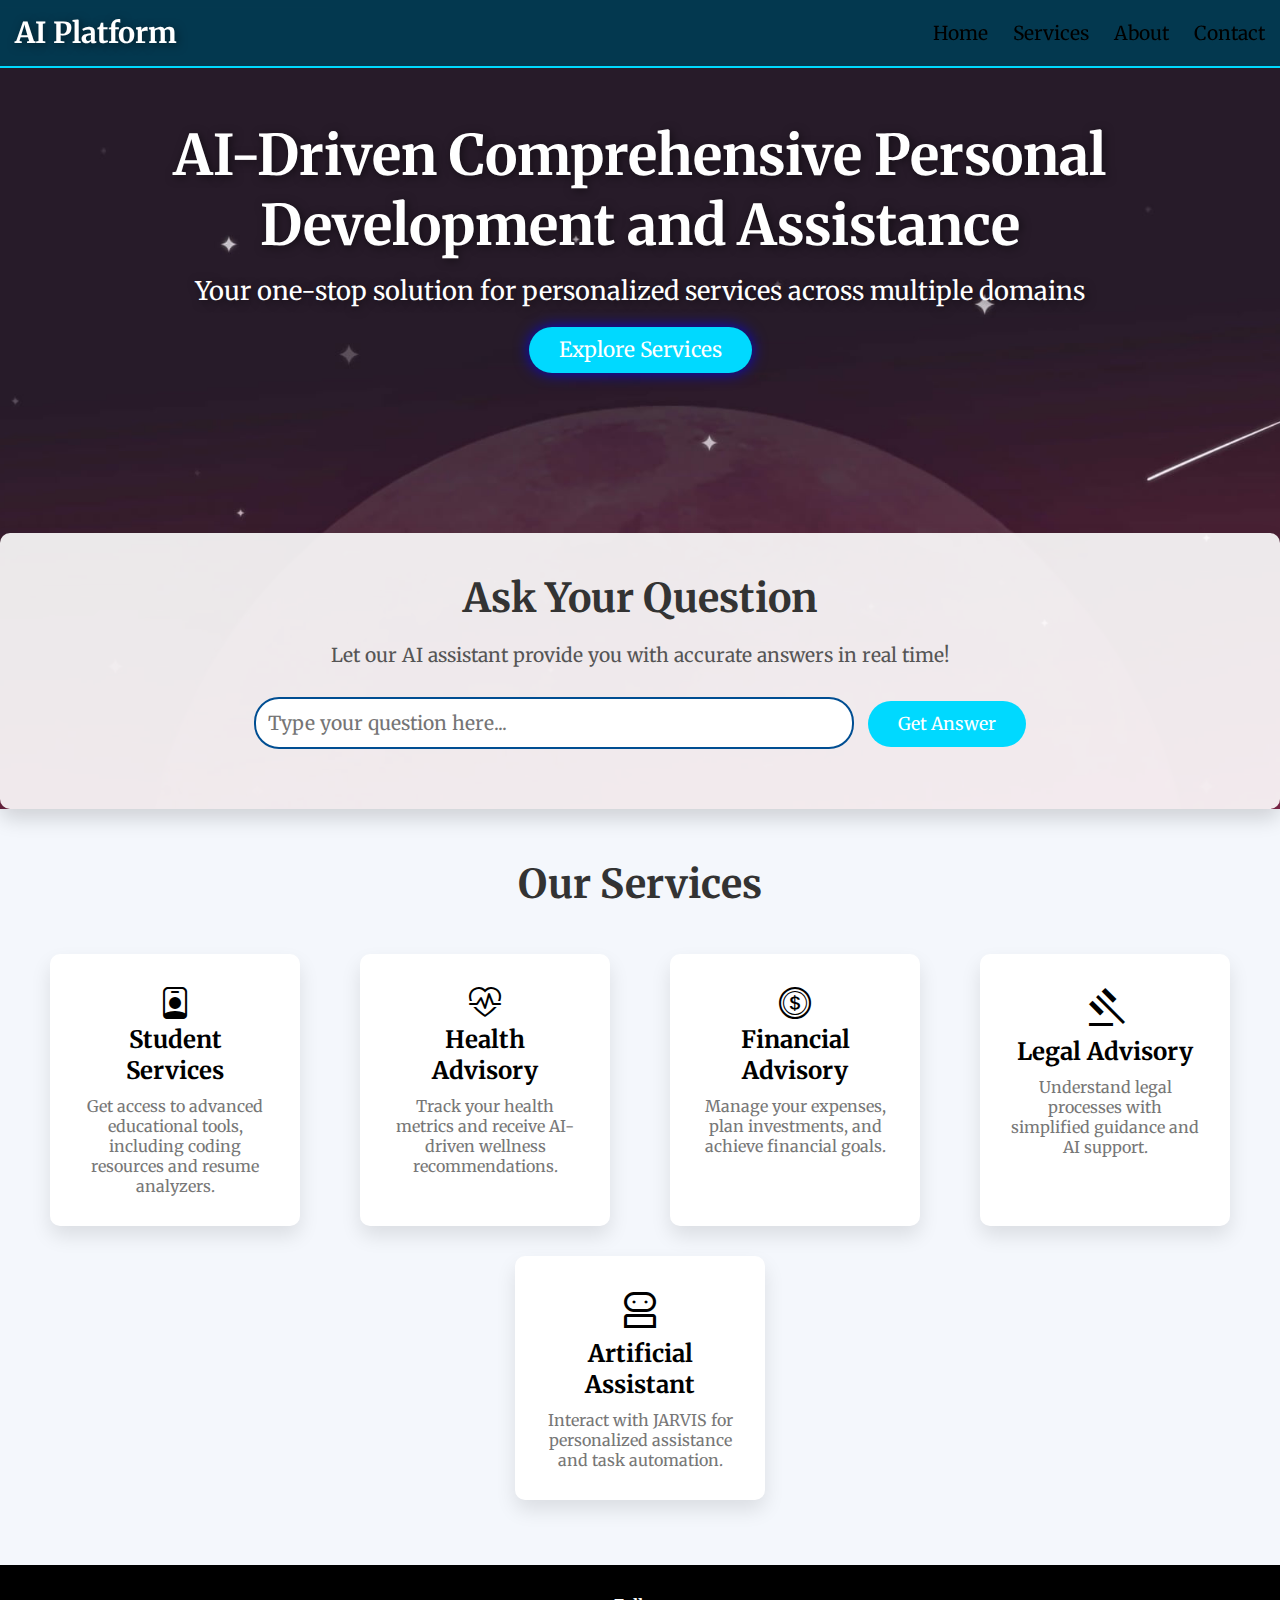
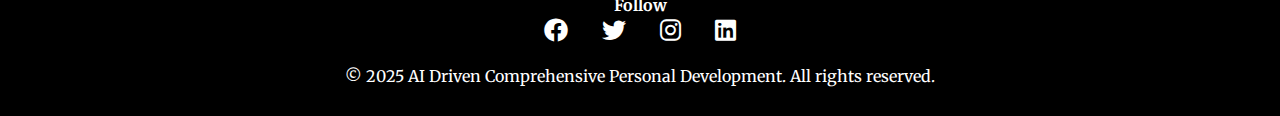
==== templates/index.html @ 03d52c4e "Initial Commit" ====
<!DOCTYPE html>
<html lang="en">

<head>
    <meta charset="UTF-8">
    <meta name="viewport" content="width=device-width, initial-scale=1.0">
    <title>AI-Driven Platform</title>
    <link rel="stylesheet" href="/static/style_home.css">
    <link href="https://cdn.jsdelivr.net/npm/bootstrap-icons/font/bootstrap-icons.css" rel="stylesheet">
    <link href="https://cdnjs.cloudflare.com/ajax/libs/font-awesome/6.0.0-beta3/css/all.min.css" rel="stylesheet">
    <link rel="preconnect" href="https://fonts.googleapis.com">
    <link href="https://fonts.googleapis.com/css2?family=Libre+Baskerville:ital,wght@0,400;0,700;1,400&family=Merriweather:ital,wght@0,300;0,400;0,700;0,900;1,300;1,400;1,700;1,900&display=swap" rel="stylesheet">
    <link rel="stylesheet" href="https://fonts.googleapis.com/css2?family=Material+Symbols+Outlined:opsz,wght,FILL,GRAD@20..48,100..700,0..1,-50..200" />
    <link rel="stylesheet" href="https://fonts.googleapis.com/css2?family=Material+Symbols+Outlined:opsz,wght,FILL,GRAD@24,400,0,0&icon_names=robot_2" />
    <link rel="preconnect" href="https://fonts.gstatic.com" crossorigin>
    <link href="https://fonts.googleapis.com/css2?family=Libre+Baskerville:ital,wght@0,400;0,700;1,400&family=Merriweather:ital,wght@0,300;0,400;0,700;0,900;1,300;1,400;1,700;1,900&family=Material+Symbols+Outlined:opsz,wght,FILL,GRAD@24,400,0,0&icon_names=robot_2&display=swap" rel="stylesheet">
    <link rel="icon" href="/static/images/favicon.jpeg" type="image/jpeg">
</head>

<body style="background-image: url('/static/images/background6.jpg'); background-size: cover; background-position: center;">
    <!-- Navigation Bar -->
    <nav class="navbar">
        <div class="logo">AI Platform</div>
        <ul class="nav-links">
            <li><a href="#home">Home</a></li>
            <li><a href="#services">Services</a></li>
            <li><a href="#about">About</a></li>
            <li><a href="#contact">Contact</a></li>
        </ul>
    </nav>

    <!-- Hero Section -->
    <header class="hero">
        <h1>AI-Driven Comprehensive Personal Development and Assistance</h1>
        <p>Your one-stop solution for personalized services across multiple domains</p>
        <a href="#services" class="btn hero-btn">Explore Services</a>
    </header>

    <!-- Dynamic Text Section -->
    <div id="dynamic-text" style="color: #00d9ff;"></div>

    <!-- Question Input Section -->
    <section class="ask-section">
        <h2>Ask Your Question</h2>
        <p>Let our AI assistant provide you with accurate answers in real time!</p>
        <input type="text" id="user-question" placeholder="Type your question here..." />
        <button onclick="fetchAnswer()">Get Answer</button>
        <div id="response" class="response-box"></div>
    </section>

    <!-- Services Section -->
    <section id="services" class="services">
        <h2>Our Services</h2>
        <div class="services-container">
            <!-- Service Cards -->
            <div class="service-card" onclick="window.open('/student-services', '_blank');">
                <i class="bi bi-person-badge"></i>
                <h3>Student Services</h3>
                <p>Get access to advanced educational tools, including coding resources and resume analyzers.</p>
            </div>
            <div class="service-card" onclick="window.open('/health-advisory', '_blank');">
                <i class="bi bi-heart-pulse"></i>
                <h3>Health Advisory</h3>
                <p>Track your health metrics and receive AI-driven wellness recommendations.</p>
            </div>
            <div class="service-card" onclick="window.open('/financial-advisory', '_blank');">
                <i class="bi bi-coin"></i>
                <h3>Financial Advisory</h3>
                <p>Manage your expenses, plan investments, and achieve financial goals.</p>
            </div>
            <div class="service-card" onclick="window.open('/legal-advisory', '_blank');">
                <span class="material-symbols-outlined">gavel</span>
                <h3>Legal Advisory</h3>
                <p>Understand legal processes with simplified guidance and AI support.</p>
            </div>
            <div class="service-card" onclick="window.open('http://127.0.0.1:8000/', '_blank');">
                <span class="material-symbols-outlined">robot_2</span>
                <h3>Artificial Assistant</h3>
                <p>Interact with JARVIS for personalized assistance and task automation.</p>
            </div>
        </div>
    </section>

    <!-- Footer -->
    <footer>
        <div>
            <strong>Follow</strong>
            <div class="social-icons">
                <a id="facebook-icon" href="https://www.facebook.com/shaiksameer.hussain.12" aria-label="Facebook"><i class="fab fa-facebook"></i></a>
                <a id="twitter-icon" href="https://x.com/ShaikSa67284618" aria-label="Twitter"><i class="fab fa-twitter"></i></a>
                <a id="instagram-icon" href="https://www.instagram.com/h_shaiksameer" aria-label="Instagram"><i class="fab fa-instagram"></i></a>
                <a id="linkedin-icon" href="https://www.linkedin.com/in/shaik-sameer-hussain-b88323250/" aria-label="LinkedIn"><i class="fab fa-linkedin"></i></a>
            </div>
            <p>© 2025 AI Driven Comprehensive Personal Development. All rights reserved.</p>
        </div>
    </footer>

    <script>
        function fetchAnswer() {
            const question = document.getElementById("user-question").value;
            if (!question.trim()) {
                document.getElementById("response").textContent = "Please enter a question!";
                return;
            }

            document.getElementById("response").textContent = "Fetching your answer...";

            fetch("/ask", {
                method: "POST",
                headers: { "Content-Type": "application/json" },
                body: JSON.stringify({ question: question }),
            })
            .then(response => response.json())
            .then(data => {
                document.getElementById("response").textContent = data.answer || "No answer available.";
            })
            .catch(err => {
                document.getElementById("response").textContent = "Error fetching answer. Please try again.";
                console.error(err);
            });
        }

        document.getElementById("user-question").addEventListener("keypress", function (e) {
            if (e.key === 'Enter') {
                fetchAnswer();
            }
        });
    </script>
</body>

</html>
---- static/style_home.css ----
/* General Styles */
@import url('https://fonts.googleapis.com/css2?family=Libre+Baskerville:ital,wght@0,400;0,700;1,400&family=Merriweather:ital,wght@0,300;0,400;0,700;0,900;1,300;1,400;1,700;1,900&display=swap');
@import url('https://cdnjs.cloudflare.com/ajax/libs/font-awesome/6.4.0/css/all.min.css');
@import url('https://fonts.googleapis.com/css2?family=Material+Symbols+Outlined:opsz,wght,FILL,GRAD@24,400,0,0&icon_names=robot_2');

/* Reset and universal styling */
* {
    margin: 0;
    padding: 0;
    box-sizing: border-box;
    font-family: 'Merriweather', serif;
}

body {
    background: linear-gradient(45deg, #004e92, #000428, #0099cc, #2b5876, #0077b6);
    background-size: 400% 400%;
    animation: gradient-animation 15s ease infinite;
    color: #fff;
    overflow-x: hidden;
}

/* Animation for Background Gradient */
@keyframes gradient-animation {
    0% { background-position: 0% 50%; }
    50% { background-position: 100% 50%; }
    100% { background-position: 0% 50%; }
}

/* Navigation Bar */
.navbar {
    display: flex;
    justify-content: space-between;
    align-items: center;
    background-color: rgba(0, 60, 83, 0.9);
    padding: 15px;
    position: fixed;
    width: 100%;
    top: 0;
    z-index: 1000;
    border-bottom: 2px solid #00d9ff;
}

.navbar .logo {
    color: #fff;
    font-size: 1.8rem;
    font-weight: bold;
    text-shadow: 2px 2px 10px rgba(0, 0, 0, 0.5);
}

.navbar .nav-links {
    list-style: none;
    display: flex;
}

.navbar .nav-links li {
    margin-left: 25px;
}

.navbar .nav-links li a {
    color: #000;
    text-decoration: none;
    font-size: 1.2rem;
    transition: color 0.3s, transform 0.3s;
}

.navbar .nav-links li a:hover {
    color: #00d9ff;
    transform: scale(1.1);
}

/* Hero Section */
.hero {
    text-align: center;
    color: #fff;
    padding: 120px 20px;
    z-index: 2;
    position: relative;
}

.hero h1 {
    font-size: 3.5rem;
    margin-bottom: 15px;
    text-shadow: 2px 2px 10px rgba(0, 0, 0, 0.5);
}

.hero p {
    font-size: 1.6rem;
    margin-bottom: 30px;
    text-shadow: 2px 2px 10px rgba(0, 0, 0, 0.5);
}

.hero .btn {
    padding: 10px 30px;
    background-color: #00d9ff;
    color: #fff;
    font-size: 1.3rem;
    border: none;
    cursor: pointer;
    text-decoration: none;
    border-radius: 30px;
    box-shadow: 0px 0px 15px rgba(0, 0, 255, 0.8);
    transition: background-color 0.3s, box-shadow 0.3s;
}

.hero .btn:hover {
    background-color: #006f8e;
    box-shadow: 0px 0px 30px rgba(0, 111, 142, 0.9);
}

/* Dynamic Text Section */
#dynamic-text {
    font-size: 1.8rem;
    font-weight: bold;
    text-align: center;
    margin-top: 50px;
    color: #fff;
    text-shadow: 2px 2px 15px rgba(0, 0, 0, 0.6);
}

/* Ask Question Section */
.ask-section {
    text-align: center;
    margin-top: 50px;
    padding: 40px;
    background-color: rgba(255, 255, 255, 0.9);
    border-radius: 10px;
    box-shadow: 0 10px 20px rgba(0, 0, 0, 0.15);
    position: relative;
    z-index: 1;
}

.ask-section h2 {
    font-size: 2.5rem;
    margin-bottom: 20px;
    color: #333;
}

.ask-section p {
    font-size: 1.2rem;
    margin-bottom: 30px;
    color: #555;
}

.ask-section input {
    width: 50%;
    padding: 12px;
    font-size: 1.2rem;
    border: 2px solid #004e92;
    border-radius: 25px;
    margin-right: 10px;
    outline: none;
    transition: border-color 0.3s;
}

.ask-section input:focus {
    border-color: #00d9ff;
}

.ask-section button {
    padding: 12px 30px;
    background-color: #00d9ff;
    color: #fff;
    font-size: 1.1rem;
    border: none;
    cursor: pointer;
    border-radius: 25px;
    transition: background-color 0.3s, transform 0.3s;
}

.ask-section button:hover {
    background-color: #006f8e;
    transform: scale(1.05);
}

.ask-section .response-box {
    margin-top: 20px;
    font-size: 1.2rem;
    color: #00d9ff;
}

/* Services Section */
.services {
    text-align: center;
    padding: 50px 20px;
    background-color: #f4f7fc;
}

.services h2 {
    font-size: 2.5rem;
    margin-bottom: 30px;
    color: #333;
}

.services-container {
    display: flex;
    justify-content: space-around;
    flex-wrap: wrap;
}

.service-card {
    background-color: #fff;
    padding: 30px;
    width: 250px;
    margin: 15px;
    border-radius: 10px;
    box-shadow: 0 10px 20px rgba(0, 0, 0, 0.1);
    cursor: pointer;
    transition: transform 0.3s, box-shadow 0.3s;
}

.service-card:hover {
    transform: scale(1.05);
    box-shadow: 0 20px 40px rgba(0, 0, 0, 0.1);
}

.service-card i {
    font-size: 2rem;
    margin-bottom: 15px;
    color: #000;  /* Change icon color to black */
}

.service-card h3 {
    font-size: 1.5rem;
    margin-bottom: 10px;
    color: #000;  /* Change heading color to black */
}

.service-card p {
    font-size: 1rem;
    color: #777;
}

/* Footer */
/* Footer */
footer {
    background-color: #000;
    color: #fff;
    padding: 30px 20px;
    text-align: center;
}

footer .social-icons a {
    color: #fff; /* Change icon color to white */
    margin: 0 15px;
    text-decoration: none;
    font-size: 1.5rem;
    transition: color 0.3s ease, transform 0.3s ease;
}

footer .social-icons a:hover {
    color: #00d9ff; /* Hover color for icons */
    transform: scale(1.1);
}

footer p {
    margin-top: 20px;
    font-size: 1rem;
}

/* Social Media Icons Styling */
.social-icons a {
    font-size: 30px; /* Adjust icon size */
    color: #fff; /* Ensure white color for icons */
    margin: 0 10px; /* Add spacing between icons */
}

.social-icons a:hover {
    color: #00d9ff; /* Change color on hover */
}


/* Material Icons for JARVIS and Legal Advisory */
.material-symbols-outlined {
    font-size: 3rem;
    color: #00d9ff;
}

/* JARVIS icon */
.service-card img, .service-card .material-symbols-outlined {
    font-size: 3rem;  /* Adjust icon size for JARVIS */
    color: #000;
}
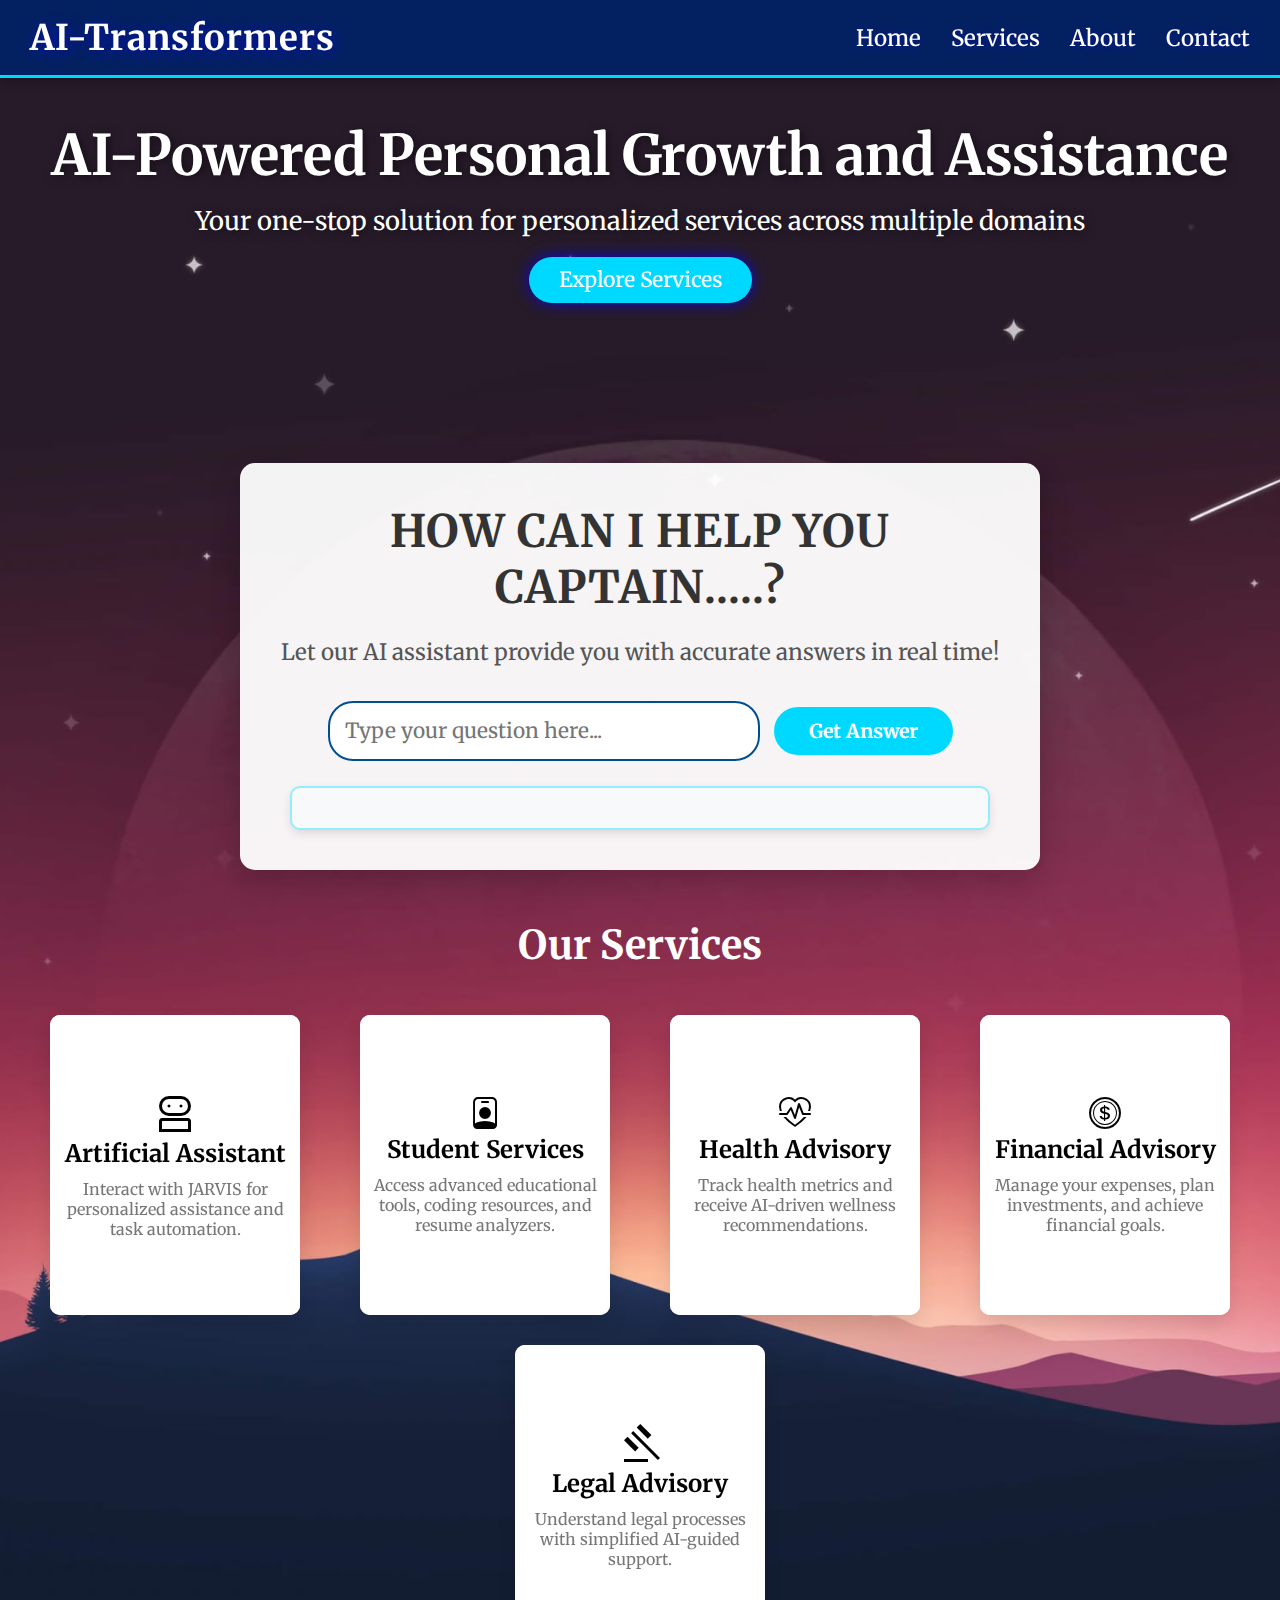
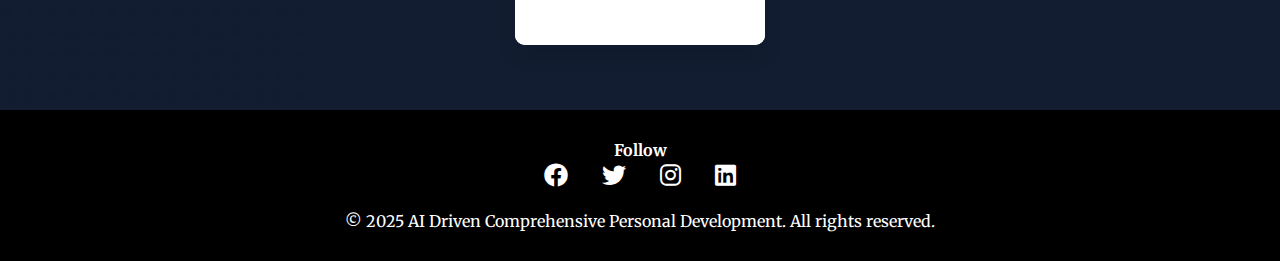
==== commit 079bbba3: "full UI changed" ====
--- a/templates/index.html
+++ b/templates/index.html
@@ -9,18 +9,28 @@
     <link href="https://cdn.jsdelivr.net/npm/bootstrap-icons/font/bootstrap-icons.css" rel="stylesheet">
     <link href="https://cdnjs.cloudflare.com/ajax/libs/font-awesome/6.0.0-beta3/css/all.min.css" rel="stylesheet">
     <link rel="preconnect" href="https://fonts.googleapis.com">
-    <link href="https://fonts.googleapis.com/css2?family=Libre+Baskerville:ital,wght@0,400;0,700;1,400&family=Merriweather:ital,wght@0,300;0,400;0,700;0,900;1,300;1,400;1,700;1,900&display=swap" rel="stylesheet">
-    <link rel="stylesheet" href="https://fonts.googleapis.com/css2?family=Material+Symbols+Outlined:opsz,wght,FILL,GRAD@20..48,100..700,0..1,-50..200" />
-    <link rel="stylesheet" href="https://fonts.googleapis.com/css2?family=Material+Symbols+Outlined:opsz,wght,FILL,GRAD@24,400,0,0&icon_names=robot_2" />
+    <link
+        href="https://fonts.googleapis.com/css2?family=Libre+Baskerville:ital,wght@0,400;0,700;1,400&family=Merriweather:ital,wght@0,300;0,400;0,700;0,900;1,300;1,400;1,700;1,900&display=swap"
+        rel="stylesheet">
+    <link rel="stylesheet"
+        href="https://fonts.googleapis.com/css2?family=Material+Symbols+Outlined:opsz,wght,FILL,GRAD@20..48,100..700,0..1,-50..200" />
+    <link rel="stylesheet"
+        href="https://fonts.googleapis.com/css2?family=Material+Symbols+Outlined:opsz,wght,FILL,GRAD@24,400,0,0&icon_names=robot_2" />
     <link rel="preconnect" href="https://fonts.gstatic.com" crossorigin>
-    <link href="https://fonts.googleapis.com/css2?family=Libre+Baskerville:ital,wght@0,400;0,700;1,400&family=Merriweather:ital,wght@0,300;0,400;0,700;0,900;1,300;1,400;1,700;1,900&family=Material+Symbols+Outlined:opsz,wght,FILL,GRAD@24,400,0,0&icon_names=robot_2&display=swap" rel="stylesheet">
+    <link
+        href="https://fonts.googleapis.com/css2?family=Libre+Baskerville:ital,wght@0,400;0,700;1,400&family=Merriweather:ital,wght@0,300;0,400;0,700;0,900;1,300;1,400;1,700;1,900&family=Material+Symbols+Outlined:opsz,wght,FILL,GRAD@24,400,0,0&icon_names=robot_2&display=swap"
+        rel="stylesheet">
     <link rel="icon" href="/static/images/favicon.jpeg" type="image/jpeg">
 </head>
 
-<body style="background-image: url('/static/images/background6.jpg'); background-size: cover; background-position: center;">
+<body
+    style="background-image: url('/static/images/background6.jpg'); background-size: cover; background-position: center;">
     <!-- Navigation Bar -->
     <nav class="navbar">
-        <div class="logo">AI Platform</div>
+        <div class="logo">AI-Transformers</div>
+        <div class="hamburger" onclick="toggleMenu()">
+            <i class="fas fa-bars"></i> <!-- Hamburger Icon -->
+        </div>
         <ul class="nav-links">
             <li><a href="#home">Home</a></li>
             <li><a href="#services">Services</a></li>
@@ -28,10 +38,11 @@
             <li><a href="#contact">Contact</a></li>
         </ul>
     </nav>
+    
 
     <!-- Hero Section -->
     <header class="hero">
-        <h1>AI-Driven Comprehensive Personal Development and Assistance</h1>
+        <h1>AI-Powered Personal Growth and Assistance</h1>
         <p>Your one-stop solution for personalized services across multiple domains</p>
         <a href="#services" class="btn hero-btn">Explore Services</a>
     </header>
@@ -41,9 +52,9 @@
 
     <!-- Question Input Section -->
     <section class="ask-section">
-        <h2>Ask Your Question</h2>
+        <h2>How can i help you captain.....?</h2>
         <p>Let our AI assistant provide you with accurate answers in real time!</p>
-        <input type="text" id="user-question" placeholder="Type your question here..." />
+        <input type="text" id="user-question" placeholder="Type your question here..." aria-label="Ask your question" />
         <button onclick="fetchAnswer()">Get Answer</button>
         <div id="response" class="response-box"></div>
     </section>
@@ -53,30 +64,75 @@
         <h2>Our Services</h2>
         <div class="services-container">
             <!-- Service Cards -->
-            <div class="service-card" onclick="window.open('/student-services', '_blank');">
-                <i class="bi bi-person-badge"></i>
-                <h3>Student Services</h3>
-                <p>Get access to advanced educational tools, including coding resources and resume analyzers.</p>
+            <div class="service-card">
+                <div class="card-inner">
+                    <div class="card-front">
+                        <span class="material-symbols-outlined">robot_2</span>
+                        <h3>Artificial Assistant</h3>
+                        <p>Interact with JARVIS for personalized assistance and task automation.</p>
+                    </div>
+                    <div class="card-back">
+                        <h3><a href="http://127.0.0.1:8000/" target="_blank" class="card-link">Artificial Assistant</a></h3>
+                        <p>Let JARVIS automate your day-to-day tasks efficiently.</p>
+                    </div>
+                </div>
             </div>
-            <div class="service-card" onclick="window.open('/health-advisory', '_blank');">
-                <i class="bi bi-heart-pulse"></i>
-                <h3>Health Advisory</h3>
-                <p>Track your health metrics and receive AI-driven wellness recommendations.</p>
+
+            <div class="service-card">
+                
+                <div class="card-inner">
+                    <div class="card-front">
+                        <i class="bi bi-person-badge"></i>
+                        <h3>Student Services</h3>
+                        <p>Access advanced educational tools, coding resources, and resume analyzers.</p>
+                    </div>
+                    <div class="card-back">
+                        <h3><a href="/student" target="_blank" >Student Services</a></h3>
+                        <p>Explore comprehensive support for students at all levels.</p>
+                    </div>
+                </div>
             </div>
-            <div class="service-card" onclick="window.open('/financial-advisory', '_blank');">
-                <i class="bi bi-coin"></i>
-                <h3>Financial Advisory</h3>
-                <p>Manage your expenses, plan investments, and achieve financial goals.</p>
+
+            <div class="service-card">
+                <div class="card-inner">
+                    <div class="card-front">
+                        <i class="bi bi-heart-pulse"></i>
+                        <h3>Health Advisory</h3>
+                        <p>Track health metrics and receive AI-driven wellness recommendations.</p>
+                    </div>
+                    <div class="card-back">
+                        <h3><a href="/health" target="_blank" >Health Advisory</a></h3>
+                        <p>Comprehensive support for your health and fitness goals.</p>
+                    </div>
+                </div>
             </div>
-            <div class="service-card" onclick="window.open('/legal-advisory', '_blank');">
-                <span class="material-symbols-outlined">gavel</span>
-                <h3>Legal Advisory</h3>
-                <p>Understand legal processes with simplified guidance and AI support.</p>
+
+            <div class="service-card">
+                <div class="card-inner">
+                    <div class="card-front">
+                        <i class="bi bi-coin"></i>
+                        <h3>Financial Advisory</h3>
+                        <p>Manage your expenses, plan investments, and achieve financial goals.</p>
+                    </div>
+                    <div class="card-back">
+                        <h3><a href="/finance" target="_blank" >Financial Advisory</a></h3>
+                        <p>Let AI assist you with all your financial planning needs.</p>
+                    </div>
+                </div>
             </div>
-            <div class="service-card" onclick="window.open('http://127.0.0.1:8000/', '_blank');">
-                <span class="material-symbols-outlined">robot_2</span>
-                <h3>Artificial Assistant</h3>
-                <p>Interact with JARVIS for personalized assistance and task automation.</p>
+
+            <div class="service-card">
+                <div class="card-inner">
+                    <div class="card-front">
+                        <span class="material-symbols-outlined">gavel</span>
+                        <h3>Legal Advisory</h3>
+                        <p>Understand legal processes with simplified AI-guided support.</p>
+                    </div>
+                    <div class="card-back">
+                        <h3><a href="/legal" target="_blank" >Legal Advisory</a></h3>
+                        <p>Access streamlined and reliable legal information.</p>
+                    </div>
+                </div>
             </div>
         </div>
     </section>
@@ -86,46 +142,48 @@
         <div>
             <strong>Follow</strong>
             <div class="social-icons">
-                <a id="facebook-icon" href="https://www.facebook.com/shaiksameer.hussain.12" aria-label="Facebook"><i class="fab fa-facebook"></i></a>
-                <a id="twitter-icon" href="https://x.com/ShaikSa67284618" aria-label="Twitter"><i class="fab fa-twitter"></i></a>
-                <a id="instagram-icon" href="https://www.instagram.com/h_shaiksameer" aria-label="Instagram"><i class="fab fa-instagram"></i></a>
-                <a id="linkedin-icon" href="https://www.linkedin.com/in/shaik-sameer-hussain-b88323250/" aria-label="LinkedIn"><i class="fab fa-linkedin"></i></a>
+                <a href="https://www.facebook.com/shaiksameer.hussain.12" aria-label="Facebook"><i class="fab fa-facebook"></i></a>
+                <a href="https://x.com/ShaikSa67284618" aria-label="Twitter"><i class="fab fa-twitter"></i></a>
+                <a href="https://www.instagram.com/h_shaiksameer" aria-label="Instagram"><i class="fab fa-instagram"></i></a>
+                <a href="https://www.linkedin.com/in/shaik-sameer-hussain-b88323250/" aria-label="LinkedIn"><i class="fab fa-linkedin"></i></a>
             </div>
             <p>© 2025 AI Driven Comprehensive Personal Development. All rights reserved.</p>
         </div>
     </footer>
 
     <script>
+        function toggleMenu() {
+        const navLinks = document.querySelector('.nav-links');
+        navLinks.classList.toggle('show');
+    }
         function fetchAnswer() {
-            const question = document.getElementById("user-question").value;
-            if (!question.trim()) {
-                document.getElementById("response").textContent = "Please enter a question!";
+            const question = document.getElementById("user-question").value.trim();
+            const responseBox = document.getElementById("response");
+
+            if (!question) {
+                responseBox.textContent = "Please enter a question!";
                 return;
             }
 
-            document.getElementById("response").textContent = "Fetching your answer...";
-
+            responseBox.textContent = "Fetching your answer...";
             fetch("/ask", {
                 method: "POST",
                 headers: { "Content-Type": "application/json" },
-                body: JSON.stringify({ question: question }),
+                body: JSON.stringify({ question })
             })
-            .then(response => response.json())
-            .then(data => {
-                document.getElementById("response").textContent = data.answer || "No answer available.";
-            })
-            .catch(err => {
-                document.getElementById("response").textContent = "Error fetching answer. Please try again.";
-                console.error(err);
-            });
+                .then(response => response.json())
+                .then(data => {
+                    responseBox.textContent = data.answer || "No answer available.";
+                })
+                .catch(() => {
+                    responseBox.textContent = "Error fetching answer. Please try again.";
+                });
         }
 
         document.getElementById("user-question").addEventListener("keypress", function (e) {
-            if (e.key === 'Enter') {
-                fetchAnswer();
-            }
+            if (e.key === "Enter") fetchAnswer();
         });
     </script>
 </body>
 
-</html>
+</html>--- a/static/style_home.css
+++ b/static/style_home.css
@@ -26,46 +26,83 @@
     100% { background-position: 0% 50%; }
 }
 
-/* Navigation Bar */
 .navbar {
     display: flex;
     justify-content: space-between;
     align-items: center;
-    background-color: rgba(0, 60, 83, 0.9);
-    padding: 15px;
+    background-color: rgba(0, 34, 102, 0.9);
+    padding: 15px 30px;
     position: fixed;
     width: 100%;
     top: 0;
     z-index: 1000;
-    border-bottom: 2px solid #00d9ff;
+    border-bottom: 3px solid #00d9ff;
+    box-shadow: 0px 4px 10px rgba(0, 0, 0, 0.3);
 }
 
 .navbar .logo {
     color: #fff;
-    font-size: 1.8rem;
+    font-size: 2.2rem;
     font-weight: bold;
-    text-shadow: 2px 2px 10px rgba(0, 0, 0, 0.5);
+    text-shadow: 2px 2px 15px rgba(0, 0, 255, 0.6);
+    letter-spacing: 1px;
 }
 
 .navbar .nav-links {
     list-style: none;
     display: flex;
-}
-
-.navbar .nav-links li {
-    margin-left: 25px;
+    gap: 30px;
+    transition: transform 0.3s ease, opacity 0.3s ease;
 }
 
 .navbar .nav-links li a {
-    color: #000;
+    color: #ffffff;
     text-decoration: none;
-    font-size: 1.2rem;
-    transition: color 0.3s, transform 0.3s;
+    font-size: 1.4rem;
+    font-weight: 500;
+    transition: transform 0.3s, text-shadow 0.3s;
+    text-shadow: 1px 1px 10px rgba(0, 0, 255, 0.4);
 }
 
 .navbar .nav-links li a:hover {
     color: #00d9ff;
+    text-shadow: 2px 2px 20px #00d9ff;
     transform: scale(1.1);
+}
+
+.hamburger {
+    display: none;
+    font-size: 2rem;
+    color: #fff;
+    cursor: pointer;
+}
+
+/* Responsive Design */
+@media (max-width: 768px) {
+    .nav-links {
+        flex-direction: column;
+        align-items: center;
+        position: absolute;
+        top: 60px;
+        right: 0;
+        background-color: rgba(0, 34, 102, 0.95);
+        width: 100%;
+        transform: translateY(-100%);
+        opacity: 0;
+        visibility: hidden;
+        border-bottom: 3px solid #00d9ff;
+        box-shadow: 0px 4px 10px rgba(0, 0, 0, 0.3);
+    }
+
+    .nav-links.show {
+        transform: translateY(0);
+        opacity: 1;
+        visibility: visible;
+    }
+
+    .hamburger {
+        display: block;
+    }
 }
 
 /* Hero Section */
@@ -122,115 +159,178 @@
     text-align: center;
     margin-top: 50px;
     padding: 40px;
-    background-color: rgba(255, 255, 255, 0.9);
-    border-radius: 10px;
-    box-shadow: 0 10px 20px rgba(0, 0, 0, 0.15);
+    background-color: rgba(255, 255, 255, 0.95);
+    border-radius: 15px;
+    box-shadow: 0 10px 30px rgba(0, 0, 0, 0.2);
     position: relative;
     z-index: 1;
+    max-width: 800px;
+    margin-left: auto;
+    margin-right: auto;
 }
 
 .ask-section h2 {
-    font-size: 2.5rem;
+    font-size: 2.8rem;
     margin-bottom: 20px;
     color: #333;
+    text-transform: uppercase;
+    letter-spacing: 1px;
 }
 
 .ask-section p {
-    font-size: 1.2rem;
+    font-size: 1.4rem;
     margin-bottom: 30px;
     color: #555;
+    line-height: 1.6;
 }
 
 .ask-section input {
-    width: 50%;
-    padding: 12px;
-    font-size: 1.2rem;
+    width: 60%;
+    padding: 15px;
+    font-size: 1.3rem;
     border: 2px solid #004e92;
     border-radius: 25px;
     margin-right: 10px;
     outline: none;
-    transition: border-color 0.3s;
+    transition: border-color 0.3s, box-shadow 0.3s;
 }
 
 .ask-section input:focus {
     border-color: #00d9ff;
+    box-shadow: 0px 0px 10px rgba(0, 217, 255, 0.6);
 }
 
 .ask-section button {
-    padding: 12px 30px;
+    padding: 12px 35px;
     background-color: #00d9ff;
     color: #fff;
-    font-size: 1.1rem;
+    font-size: 1.2rem;
+    font-weight: bold;
     border: none;
     cursor: pointer;
     border-radius: 25px;
-    transition: background-color 0.3s, transform 0.3s;
+    transition: background-color 0.3s, transform 0.3s, box-shadow 0.3s;
 }
 
 .ask-section button:hover {
     background-color: #006f8e;
-    transform: scale(1.05);
+    transform: scale(1.1);
+    box-shadow: 0px 5px 15px rgba(0, 111, 142, 0.6);
 }
 
 .ask-section .response-box {
-    margin-top: 20px;
-    font-size: 1.2rem;
-    color: #00d9ff;
+    margin-top: 25px;
+    padding: 20px;
+    font-size: 1.3rem;
+    color: #333;
+    line-height: 1.8;
+    text-align: left;
+    background-color: #f8f9fa;
+    border-radius: 10px;
+    box-shadow: 0px 4px 10px rgba(0, 0, 0, 0.1);
+    max-width: 700px;
+    margin-left: auto;
+    margin-right: auto;
+    overflow-wrap: break-word;
+    word-wrap: break-word;
+    border: 2px solid rgba(0, 217, 255, 0.4);
 }
 
 /* Services Section */
 .services {
     text-align: center;
     padding: 50px 20px;
-    background-color: #f4f7fc;
+    background-size: 400% 400%;
+    animation: gradient-animation 15s ease infinite;
+    color: #fff;
 }
 
 .services h2 {
     font-size: 2.5rem;
     margin-bottom: 30px;
-    color: #333;
+    color: #fff;
 }
 
 .services-container {
     display: flex;
     justify-content: space-around;
     flex-wrap: wrap;
+    perspective: 1000px;
 }
 
 .service-card {
-    background-color: #fff;
-    padding: 30px;
     width: 250px;
+    height: 300px;
     margin: 15px;
     border-radius: 10px;
+    cursor: pointer;
+    position: relative;
+    perspective: 1000px;
+}
+
+.card-inner {
+    width: 100%;
+    height: 100%;
+    position: relative;
+    transform-style: preserve-3d;
+    transition: transform 0.6s ease;
+    border-radius: 10px;
     box-shadow: 0 10px 20px rgba(0, 0, 0, 0.1);
-    cursor: pointer;
-    transition: transform 0.3s, box-shadow 0.3s;
-}
-
-.service-card:hover {
-    transform: scale(1.05);
-    box-shadow: 0 20px 40px rgba(0, 0, 0, 0.1);
-}
-
-.service-card i {
-    font-size: 2rem;
-    margin-bottom: 15px;
-    color: #000;  /* Change icon color to black */
-}
-
-.service-card h3 {
+    background-color: #fff;
+}
+
+.service-card:hover .card-inner {
+    transform: rotateY(180deg);
+}
+
+.card-front, .card-back {
+    position: absolute;
+    width: 100%;
+    height: 100%;
+    backface-visibility: hidden;
+    border-radius: 10px;
+    display: flex;
+    flex-direction: column;
+    justify-content: center;
+    align-items: center;
+}
+
+.card-front {
+    background-color: #fff;
+    color: #000;
+}
+
+.card-back {
+    background-color: #f4f7fc;
+    color: #333;
+    transform: rotateY(180deg);
+}
+
+.card-front h3,
+.card-back h3 {
     font-size: 1.5rem;
     margin-bottom: 10px;
-    color: #000;  /* Change heading color to black */
-}
-
-.service-card p {
+}
+
+.card-front p,
+.card-back p {
     font-size: 1rem;
     color: #777;
 }
 
-/* Footer */
+.service-card:hover h3 {
+    color: #004e92;
+}
+
+.service-card:hover p {
+    color: #333;
+}
+
+.card-front i, .card-back i {
+    font-size: 2rem;
+    color: #000;
+}
+
 /* Footer */
 footer {
     background-color: #000;
@@ -240,7 +340,7 @@
 }
 
 footer .social-icons a {
-    color: #fff; /* Change icon color to white */
+    color: #fff;
     margin: 0 15px;
     text-decoration: none;
     font-size: 1.5rem;
@@ -248,7 +348,7 @@
 }
 
 footer .social-icons a:hover {
-    color: #00d9ff; /* Hover color for icons */
+    color: #00d9ff;
     transform: scale(1.1);
 }
 
@@ -259,24 +359,21 @@
 
 /* Social Media Icons Styling */
 .social-icons a {
-    font-size: 30px; /* Adjust icon size */
-    color: #fff; /* Ensure white color for icons */
-    margin: 0 10px; /* Add spacing between icons */
+    font-size: 30px;
+    color: #fff;
+    margin: 0 10px;
 }
 
 .social-icons a:hover {
-    color: #00d9ff; /* Change color on hover */
-}
-
-
-/* Material Icons for JARVIS and Legal Advisory */
+    color: #00d9ff;
+}
+
 .material-symbols-outlined {
     font-size: 3rem;
     color: #00d9ff;
 }
 
-/* JARVIS icon */
 .service-card img, .service-card .material-symbols-outlined {
-    font-size: 3rem;  /* Adjust icon size for JARVIS */
+    font-size: 3rem;
     color: #000;
 }
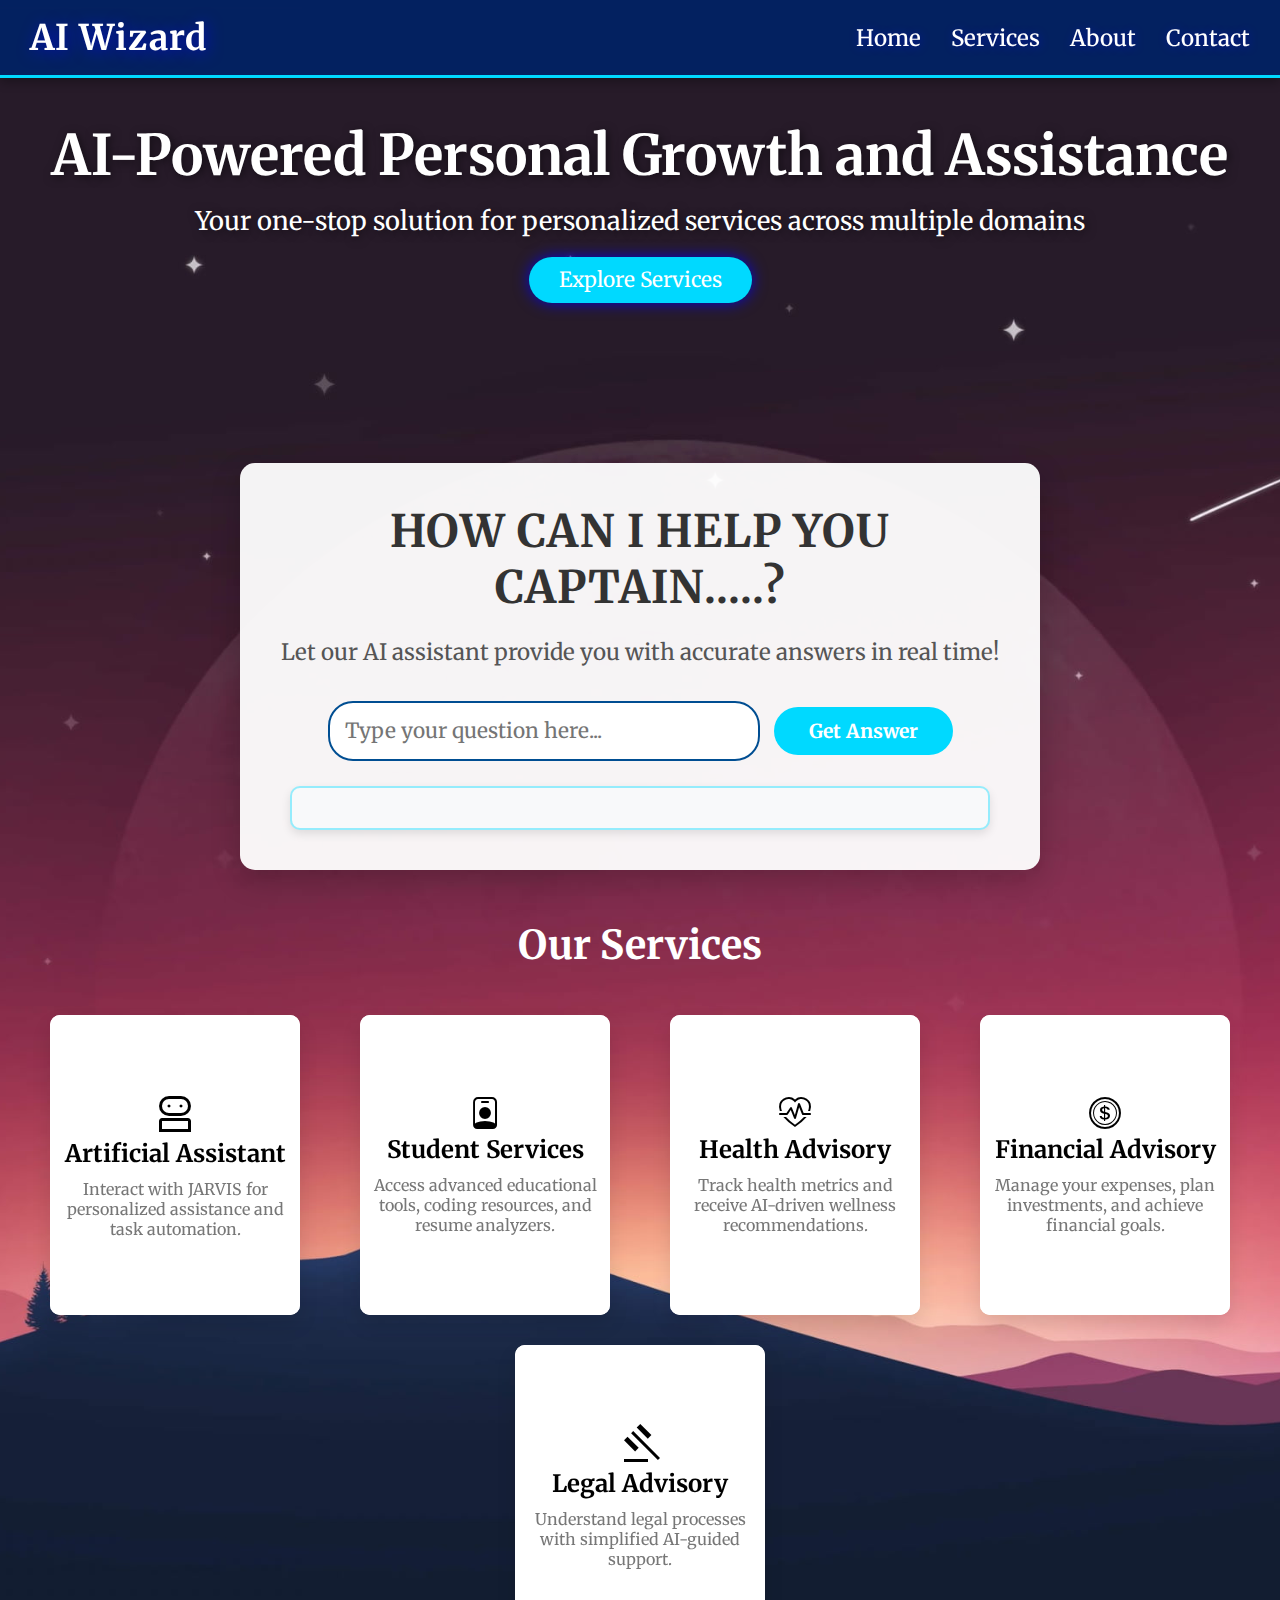
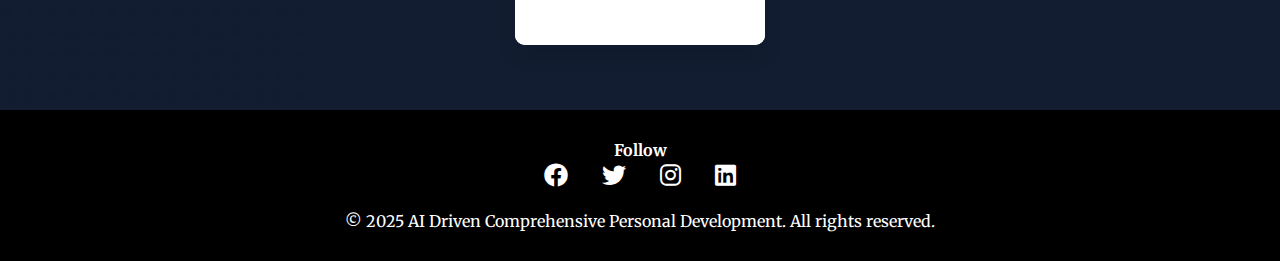
==== commit 0c169cbb: "Added some batch files" ====
--- a/templates/index.html
+++ b/templates/index.html
@@ -4,7 +4,7 @@
 <head>
     <meta charset="UTF-8">
     <meta name="viewport" content="width=device-width, initial-scale=1.0">
-    <title>AI-Driven Platform</title>
+    <title>AI Wizard</title>
     <link rel="stylesheet" href="/static/style_home.css">
     <link href="https://cdn.jsdelivr.net/npm/bootstrap-icons/font/bootstrap-icons.css" rel="stylesheet">
     <link href="https://cdnjs.cloudflare.com/ajax/libs/font-awesome/6.0.0-beta3/css/all.min.css" rel="stylesheet">
@@ -27,7 +27,7 @@
     style="background-image: url('/static/images/background6.jpg'); background-size: cover; background-position: center;">
     <!-- Navigation Bar -->
     <nav class="navbar">
-        <div class="logo">AI-Transformers</div>
+        <div class="logo">AI Wizard</div>
         <div class="hamburger" onclick="toggleMenu()">
             <i class="fas fa-bars"></i> <!-- Hamburger Icon -->
         </div>
@@ -72,7 +72,7 @@
                         <p>Interact with JARVIS for personalized assistance and task automation.</p>
                     </div>
                     <div class="card-back">
-                        <h3><a href="http://127.0.0.1:8000/" target="_blank" class="card-link">Artificial Assistant</a></h3>
+                        <h3><a href="http://127.0.0.1:7000/" target="_blank" class="card-link">Artificial Assistant</a></h3>
                         <p>Let JARVIS automate your day-to-day tasks efficiently.</p>
                     </div>
                 </div>
@@ -152,6 +152,9 @@
     </footer>
 
     <script>
+
+
+
         function toggleMenu() {
         const navLinks = document.querySelector('.nav-links');
         navLinks.classList.toggle('show');
